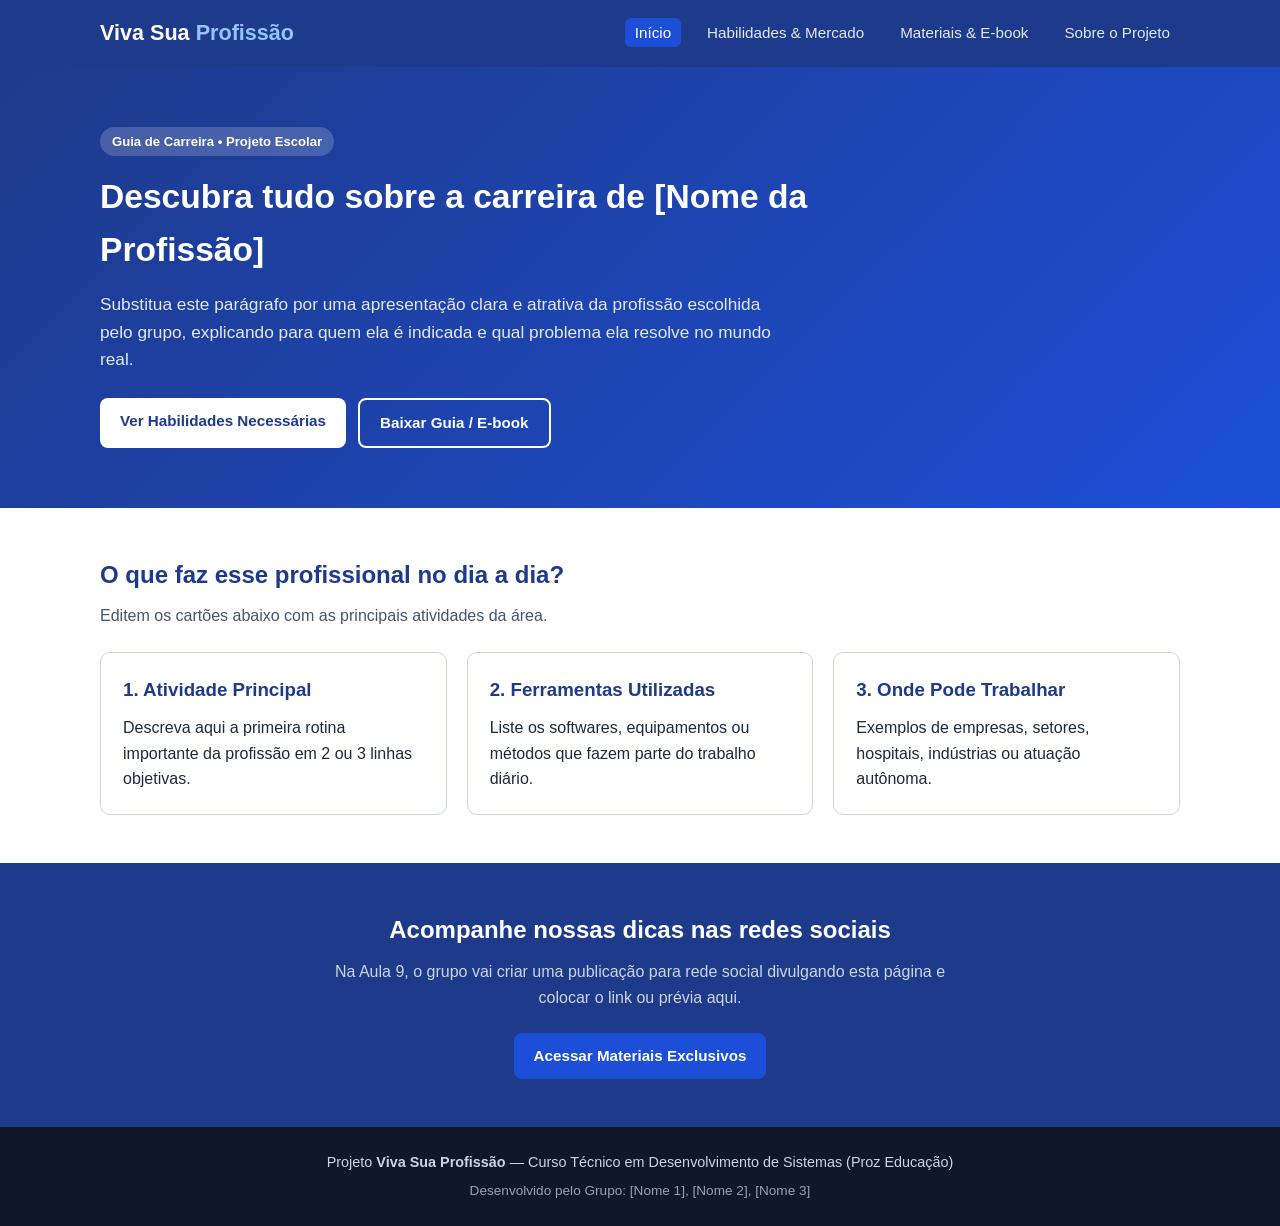
==== template-viva-sua-profissao/index.html @ 09481b26 "Add files via upload" ====
<!DOCTYPE html>
<html lang="pt-BR">
<head>
  <meta charset="UTF-8">
  <meta name="viewport" content="width=device-width, initial-scale=1.0">
  <!-- AULA 4 (SEO): Personalizem o título e a descrição pensando em como alguém buscaria essa profissão no Google -->
  <title>Viva Sua Profissão | Nome da Profissão Escolhida</title>
  <meta name="description" content="Guia completo sobre a profissão escolhida: o que faz, habilidades necessárias, mercado de trabalho e materiais gratuitos.">
  <!-- ATENÇÃO GITHUB PAGES: Sempre usem caminhos relativos (sem barra / no início) -->
  <link rel="stylesheet" href="css/style.css">
</head>
<body>

  <!-- CABEÇALHO E MENU DE NAVEGAÇÃO -->
  <header class="topo">
    <div class="container">
      <a href="index.html" class="logo">Viva Sua <span>Profissão</span></a>
      <nav aria-label="Menu principal">
        <ul class="menu">
          <li><a href="index.html" class="ativo">Início</a></li>
          <li><a href="pages/habilidades.html">Habilidades &amp; Mercado</a></li>
          <li><a href="pages/materiais.html">Materiais &amp; E-book</a></li>
          <li><a href="pages/sobre.html">Sobre o Projeto</a></li>
        </ul>
      </nav>
    </div>
  </header>

  <!-- SEÇÃO PRINCIPAL (HERO) -->
  <main>
    <section class="hero">
      <div class="container">
        <span class="etiqueta">Guia de Carreira • Projeto Escolar</span>
        <h1>Descubra tudo sobre a carreira de [Nome da Profissão]</h1>
        <p>
          Substitua este parágrafo por uma apresentação clara e atrativa da profissão escolhida pelo grupo,
          explicando para quem ela é indicada e qual problema ela resolve no mundo real.
        </p>
        <div class="botoes-hero">
          <a href="pages/habilidades.html" class="btn btn-primario">Ver Habilidades Necessárias</a>
          <a href="pages/materiais.html" class="btn btn-secundario">Baixar Guia / E-book</a>
        </div>
      </div>
    </section>

    <!-- RESUMO EM CARDS (3 COLUNAS RESPONSIVAS) -->
    <section class="secao">
      <div class="container">
        <h2>O que faz esse profissional no dia a dia?</h2>
        <p class="subtitulo">Editem os cartões abaixo com as principais atividades da área.</p>

        <div class="grid-cards">
          <article class="card">
            <h3>1. Atividade Principal</h3>
            <p>Descreva aqui a primeira rotina importante da profissão em 2 ou 3 linhas objetivas.</p>
          </article>

          <article class="card">
            <h3>2. Ferramentas Utilizadas</h3>
            <p>Liste os softwares, equipamentos ou métodos que fazem parte do trabalho diário.</p>
          </article>

          <article class="card">
            <h3>3. Onde Pode Trabalhar</h3>
            <p>Exemplos de empresas, setores, hospitais, indústrias ou atuação autônoma.</p>
          </article>
        </div>
      </div>
    </section>

    <!-- CHAMADA PARA REDE SOCIAL (AULA 9) -->
    <section class="secao secao-destaque">
      <div class="container">
        <h2>Acompanhe nossas dicas nas redes sociais</h2>
        <p>
          Na Aula 9, o grupo vai criar uma publicação para rede social divulgando esta página e colocar o link ou prévia aqui.
        </p>
        <a href="pages/materiais.html" class="btn btn-primario">Acessar Materiais Exclusivos</a>
      </div>
    </section>
  </main>

  <!-- RODAPÉ -->
  <footer class="rodape">
    <div class="container">
      <p>Projeto <strong>Viva Sua Profissão</strong> — Curso Técnico em Desenvolvimento de Sistemas (Proz Educação)</p>
      <p class="creditos">Desenvolvido pelo Grupo: [Nome 1], [Nome 2], [Nome 3]</p>
    </div>
  </footer>

</body>
</html>
---- template-viva-sua-profissao/css/style.css ----
/* =========================================================
   TEMPLATE BASE — PROJETO VIVA SUA PROFISSÃO
   Dica para os alunos: alterem as cores abaixo em :root
   para personalizar a identidade visual do grupo!
   ========================================================= */

:root {
  --cor-primaria: #1d4ed8;      /* Azul principal (mude para a cor da profissão!) */
  --cor-primaria-escura: #1e3a8a;
  --cor-destaque: #0ea5e9;
  --cor-fundo: #ffffff;
  --cor-fundo-suave: #f1f5f9;
  --cor-texto: #1e293b;
  --cor-texto-suave: #475569;
  --cor-borda: #cbd5e1;
}

/* Reset básico */
* {
  margin: 0;
  padding: 0;
  box-sizing: border-box;
}

body {
  font-family: Arial, Helvetica, sans-serif;
  color: var(--cor-texto);
  background-color: var(--cor-fundo);
  line-height: 1.6;
}

.container {
  width: 90%;
  max-width: 1080px;
  margin: 0 auto;
}

/* Cabeçalho e Navegação */
.topo {
  background-color: var(--cor-primaria-escura);
  color: #ffffff;
  padding: 16px 0;
}

.topo .container {
  display: flex;
  justify-content: space-between;
  align-items: center;
  flex-wrap: wrap;
  gap: 12px;
}

.logo {
  color: #ffffff;
  text-decoration: none;
  font-size: 1.35rem;
  font-weight: bold;
}

.logo span {
  color: #93c5fd;
}

.menu {
  list-style: none;
  display: flex;
  gap: 16px;
  flex-wrap: wrap;
}

.menu a {
  color: #e2e8f0;
  text-decoration: none;
  font-size: 0.95rem;
  padding: 6px 10px;
  border-radius: 6px;
  transition: background-color 0.2s;
}

.menu a:hover,
.menu a.ativo {
  background-color: var(--cor-primaria);
  color: #ffffff;
}

/* Hero (Banner Inicial) */
.hero {
  background: linear-gradient(135deg, var(--cor-primaria-escura), var(--cor-primaria));
  color: #ffffff;
  padding: 60px 0;
}

.etiqueta {
  display: inline-block;
  background-color: rgba(255, 255, 255, 0.18);
  color: #ffffff;
  padding: 4px 12px;
  border-radius: 999px;
  font-size: 0.82rem;
  font-weight: bold;
  margin-bottom: 14px;
}

.card .etiqueta {
  background-color: #dbeafe;
  color: var(--cor-primaria-escura);
}

.hero h1 {
  font-size: 2.1rem;
  margin-bottom: 14px;
  max-width: 720px;
}

.hero p {
  font-size: 1.08rem;
  max-width: 680px;
  margin-bottom: 24px;
  color: #e2e8f0;
}

.botoes-hero {
  display: flex;
  gap: 12px;
  flex-wrap: wrap;
}

/* Botões */
.btn {
  display: inline-block;
  padding: 11px 20px;
  border-radius: 8px;
  text-decoration: none;
  font-weight: bold;
  font-size: 0.95rem;
  border: none;
  cursor: pointer;
}

.btn-primario {
  background-color: #ffffff;
  color: var(--cor-primaria-escura);
}

.secao .btn-primario,
.card .btn-primario {
  background-color: var(--cor-primaria);
  color: #ffffff;
}

.btn-secundario {
  background-color: transparent;
  color: #ffffff;
  border: 2px solid #ffffff;
}

/* Cabeçalho das Páginas Internas */
.cabecalho-pagina {
  background-color: var(--cor-fundo-suave);
  padding: 40px 0;
  border-bottom: 1px solid var(--cor-borda);
}

.cabecalho-pagina h1 {
  font-size: 1.8rem;
  color: var(--cor-primaria-escura);
  margin-bottom: 6px;
}

/* Seções e Grids */
.secao {
  padding: 48px 0;
}

.secao-cinza {
  background-color: var(--cor-fundo-suave);
}

.secao-destaque {
  background-color: var(--cor-primaria-escura);
  color: #ffffff;
  text-align: center;
}

.secao-destaque p {
  max-width: 640px;
  margin: 10px auto 22px;
  color: #cbd5e1;
}

.secao h2 {
  font-size: 1.5rem;
  margin-bottom: 8px;
  color: var(--cor-primaria-escura);
}

.secao-destaque h2 {
  color: #ffffff;
}

.subtitulo {
  color: var(--cor-texto-suave);
  margin-bottom: 24px;
}

.grid-cards {
  display: grid;
  grid-template-columns: repeat(auto-fit, minmax(260px, 1fr));
  gap: 20px;
  margin-top: 20px;
}

.grid-duas-colunas {
  display: grid;
  grid-template-columns: repeat(auto-fit, minmax(300px, 1fr));
  gap: 24px;
}

.card {
  background-color: #ffffff;
  border: 1px solid var(--cor-borda);
  border-radius: 10px;
  padding: 22px;
}

.card h2,
.card h3 {
  color: var(--cor-primaria-escura);
  margin-bottom: 10px;
}

.card p + p {
  margin-top: 10px;
}

.lista-simples {
  padding-left: 20px;
  margin-top: 10px;
}

.lista-simples li {
  margin-bottom: 8px;
}

/* Caixa reservada para Banner */
.caixa-banner {
  border: 2px dashed var(--cor-primaria);
  background-color: var(--cor-fundo-suave);
  border-radius: 10px;
  padding: 48px 20px;
  text-align: center;
  color: var(--cor-texto-suave);
}

.caixa-banner img {
  max-width: 100%;
  height: auto;
  border-radius: 8px;
}

/* Formulário simulado da Landing Page */
.form-simulado {
  display: flex;
  flex-direction: column;
  gap: 10px;
  margin-top: 14px;
}

.form-simulado label {
  font-weight: bold;
  font-size: 0.9rem;
}

.form-simulado input {
  padding: 10px;
  border: 1px solid var(--cor-borda);
  border-radius: 6px;
  font-size: 0.95rem;
}

/* Rodapé */
.rodape {
  background-color: #0f172a;
  color: #cbd5e1;
  text-align: center;
  padding: 24px 0;
  font-size: 0.9rem;
}

.rodape .creditos {
  margin-top: 6px;
  font-size: 0.85rem;
  color: #94a3b8;
}
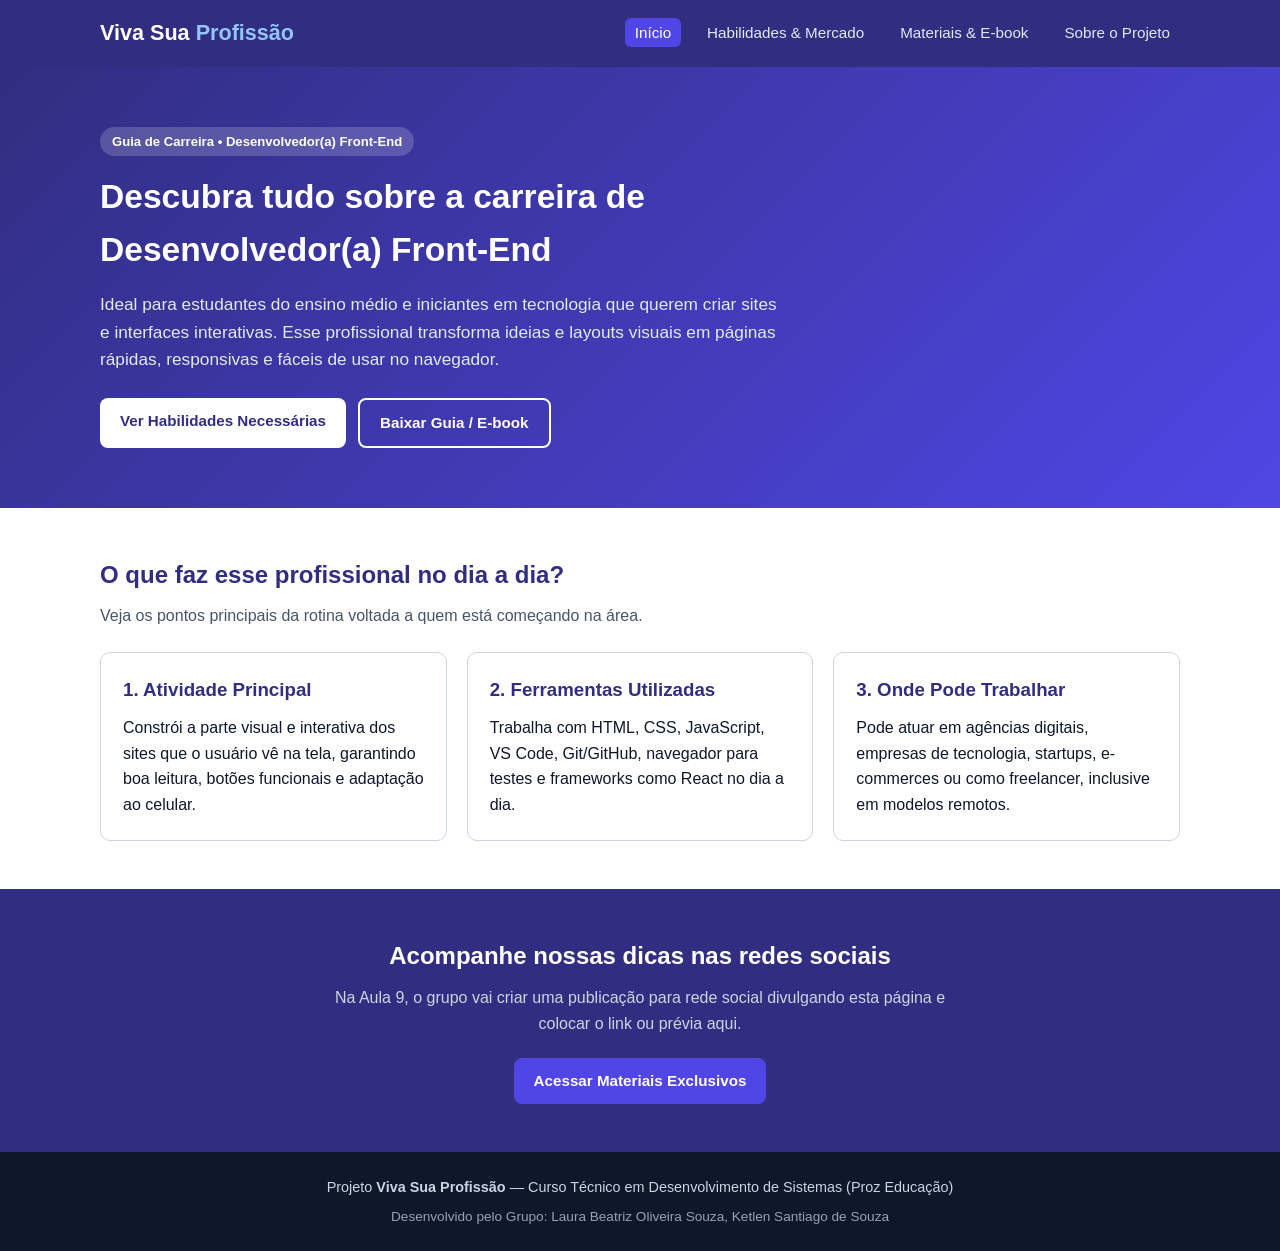
==== commit 6ce05ac9: "Atualiza cores e pagina inicial para Front-End" ====
--- a/template-viva-sua-profissao/index.html
+++ b/template-viva-sua-profissao/index.html
@@ -4,8 +4,8 @@
   <meta charset="UTF-8">
   <meta name="viewport" content="width=device-width, initial-scale=1.0">
   <!-- AULA 4 (SEO): Personalizem o título e a descrição pensando em como alguém buscaria essa profissão no Google -->
-  <title>Viva Sua Profissão | Nome da Profissão Escolhida</title>
-  <meta name="description" content="Guia completo sobre a profissão escolhida: o que faz, habilidades necessárias, mercado de trabalho e materiais gratuitos.">
+  <title>Viva Sua Profissão | Desenvolvedor(a) Front-End</title>
+  <meta name="description" content="Guia prático para iniciantes sobre a carreira de Desenvolvedor(a) Front-End: rotina, ferramentas, mercado e materiais gratuitos.">
   <!-- ATENÇÃO GITHUB PAGES: Sempre usem caminhos relativos (sem barra / no início) -->
   <link rel="stylesheet" href="css/style.css">
 </head>
@@ -30,11 +30,11 @@
   <main>
     <section class="hero">
       <div class="container">
-        <span class="etiqueta">Guia de Carreira • Projeto Escolar</span>
-        <h1>Descubra tudo sobre a carreira de [Nome da Profissão]</h1>
+        <span class="etiqueta">Guia de Carreira • Desenvolvedor(a) Front-End</span>
+        <h1>Descubra tudo sobre a carreira de Desenvolvedor(a) Front-End</h1>
         <p>
-          Substitua este parágrafo por uma apresentação clara e atrativa da profissão escolhida pelo grupo,
-          explicando para quem ela é indicada e qual problema ela resolve no mundo real.
+          Ideal para estudantes do ensino médio e iniciantes em tecnologia que querem criar sites e interfaces interativas.
+          Esse profissional transforma ideias e layouts visuais em páginas rápidas, responsivas e fáceis de usar no navegador.
         </p>
         <div class="botoes-hero">
           <a href="pages/habilidades.html" class="btn btn-primario">Ver Habilidades Necessárias</a>
@@ -47,22 +47,22 @@
     <section class="secao">
       <div class="container">
         <h2>O que faz esse profissional no dia a dia?</h2>
-        <p class="subtitulo">Editem os cartões abaixo com as principais atividades da área.</p>
+        <p class="subtitulo">Veja os pontos principais da rotina voltada a quem está começando na área.</p>
 
         <div class="grid-cards">
           <article class="card">
             <h3>1. Atividade Principal</h3>
-            <p>Descreva aqui a primeira rotina importante da profissão em 2 ou 3 linhas objetivas.</p>
+            <p>Constrói a parte visual e interativa dos sites que o usuário vê na tela, garantindo boa leitura, botões funcionais e adaptação ao celular.</p>
           </article>
 
           <article class="card">
             <h3>2. Ferramentas Utilizadas</h3>
-            <p>Liste os softwares, equipamentos ou métodos que fazem parte do trabalho diário.</p>
+            <p>Trabalha com HTML, CSS, JavaScript, VS Code, Git/GitHub, navegador para testes e frameworks como React no dia a dia.</p>
           </article>
 
           <article class="card">
             <h3>3. Onde Pode Trabalhar</h3>
-            <p>Exemplos de empresas, setores, hospitais, indústrias ou atuação autônoma.</p>
+            <p>Pode atuar em agências digitais, empresas de tecnologia, startups, e-commerces ou como freelancer, inclusive em modelos remotos.</p>
           </article>
         </div>
       </div>
@@ -84,7 +84,7 @@
   <footer class="rodape">
     <div class="container">
       <p>Projeto <strong>Viva Sua Profissão</strong> — Curso Técnico em Desenvolvimento de Sistemas (Proz Educação)</p>
-      <p class="creditos">Desenvolvido pelo Grupo: [Nome 1], [Nome 2], [Nome 3]</p>
+      <p class="creditos">Desenvolvido pelo Grupo: Laura Beatriz Oliveira Souza, Ketlen Santiago de Souza</p>
     </div>
   </footer>
 
--- a/template-viva-sua-profissao/css/style.css
+++ b/template-viva-sua-profissao/css/style.css
@@ -5,13 +5,13 @@
    ========================================================= */
 
 :root {
-  --cor-primaria: #1d4ed8;      /* Azul principal (mude para a cor da profissão!) */
-  --cor-primaria-escura: #1e3a8a;
-  --cor-destaque: #0ea5e9;
-  --cor-fundo: #ffffff;
-  --cor-fundo-suave: #f1f5f9;
-  --cor-texto: #1e293b;
-  --cor-texto-suave: #475569;
+  --cor-primaria: #4f46e5;      /* Azul principal (mude para a cor da profissão!) */
+  --cor-primaria-escura: #312e81;
+  --cor-destaque: #06b6d4;
+  --cor-fundo: #ffffff ;
+  --cor-fundo-suave: #f8fafc;
+  --cor-texto: #0f172a;
+  --cor-texto-suave: #475569 ;
   --cor-borda: #cbd5e1;
 }
 
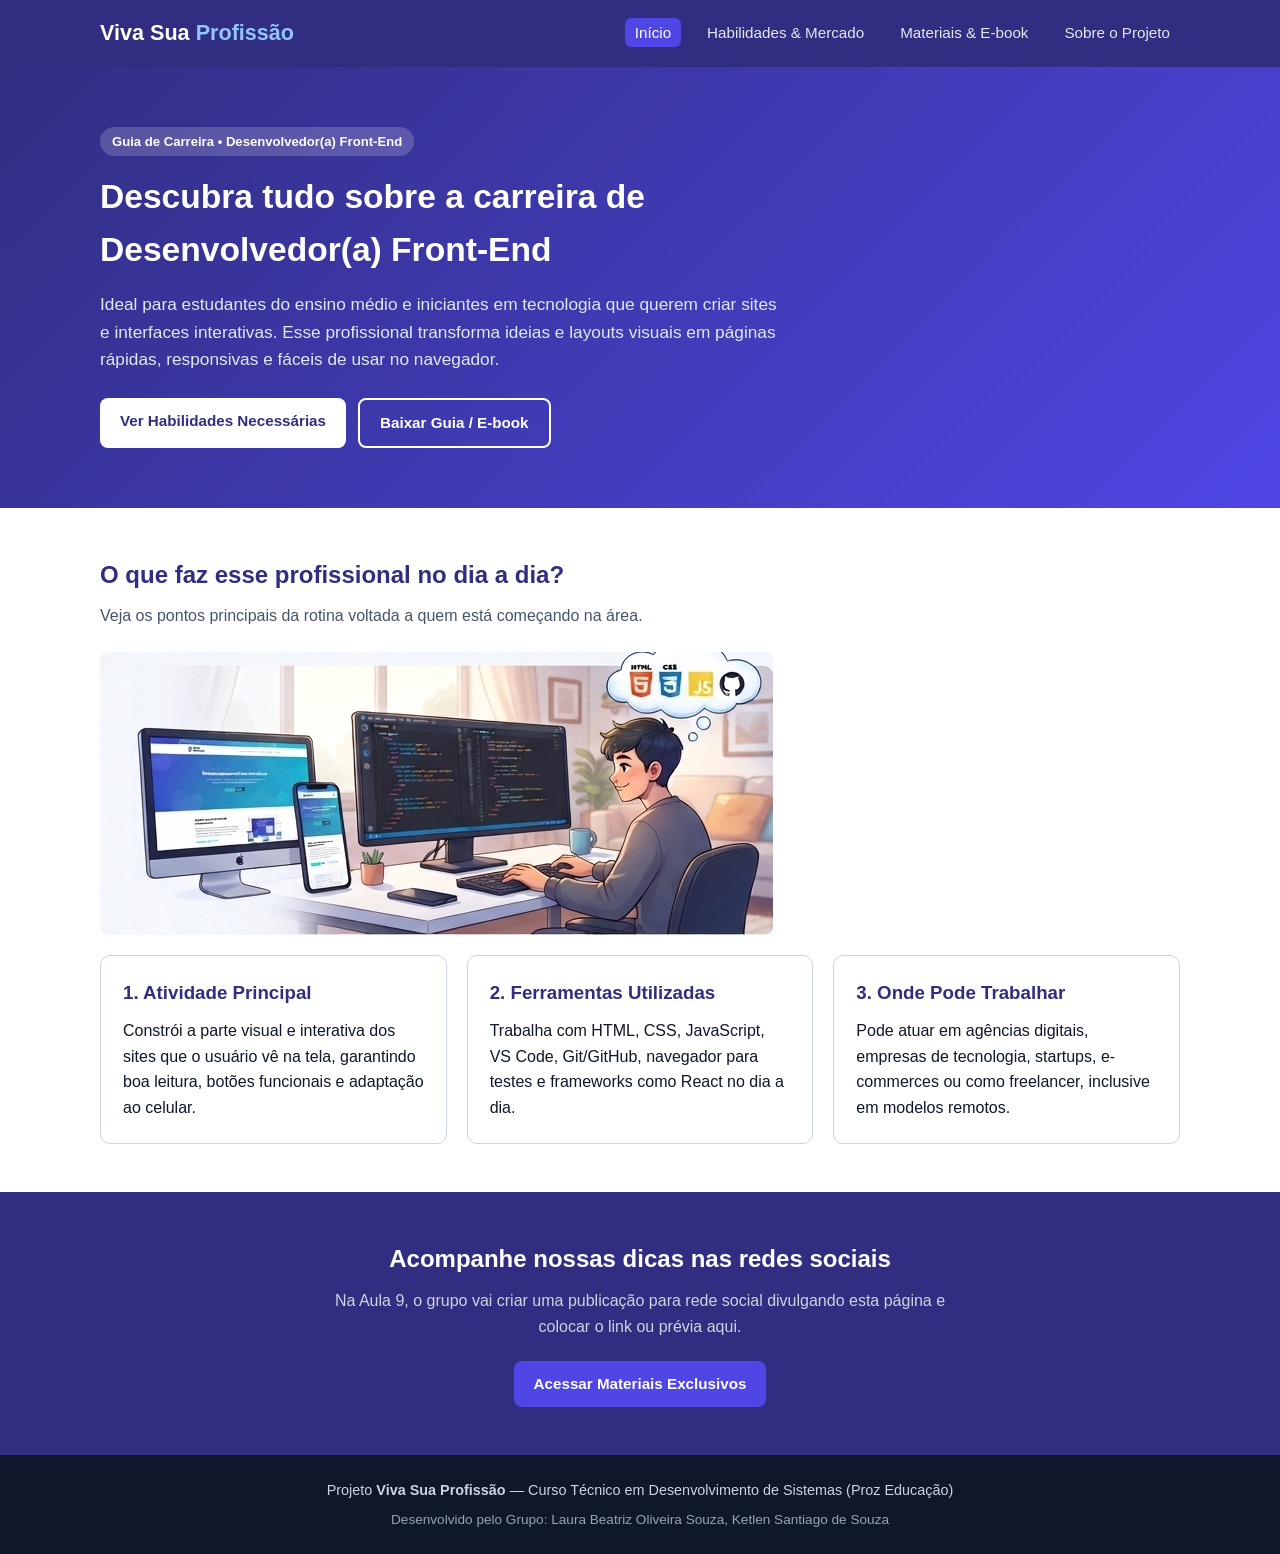
==== commit 881374c7: "Adiciona imagens ao site" ====
--- a/template-viva-sua-profissao/index.html
+++ b/template-viva-sua-profissao/index.html
@@ -48,7 +48,9 @@
       <div class="container">
         <h2>O que faz esse profissional no dia a dia?</h2>
         <p class="subtitulo">Veja os pontos principais da rotina voltada a quem está começando na área.</p>
-
+        <img src="img/rotina-desenvolvedor-front-end.jpg" 
+            alt="Estação de trabalho de desenvolvimento front-end com código na tela e visualização de página web"
+            loading="lazy">
         <div class="grid-cards">
           <article class="card">
             <h3>1. Atividade Principal</h3>
--- a/template-viva-sua-profissao/css/style.css
+++ b/template-viva-sua-profissao/css/style.css
@@ -292,3 +292,10 @@
   font-size: 0.85rem;
   color: #94a3b8;
 }
+
+img {
+  max-width: 100%;
+  height: auto;
+  display: block;
+  border-radius: 8px;
+}
